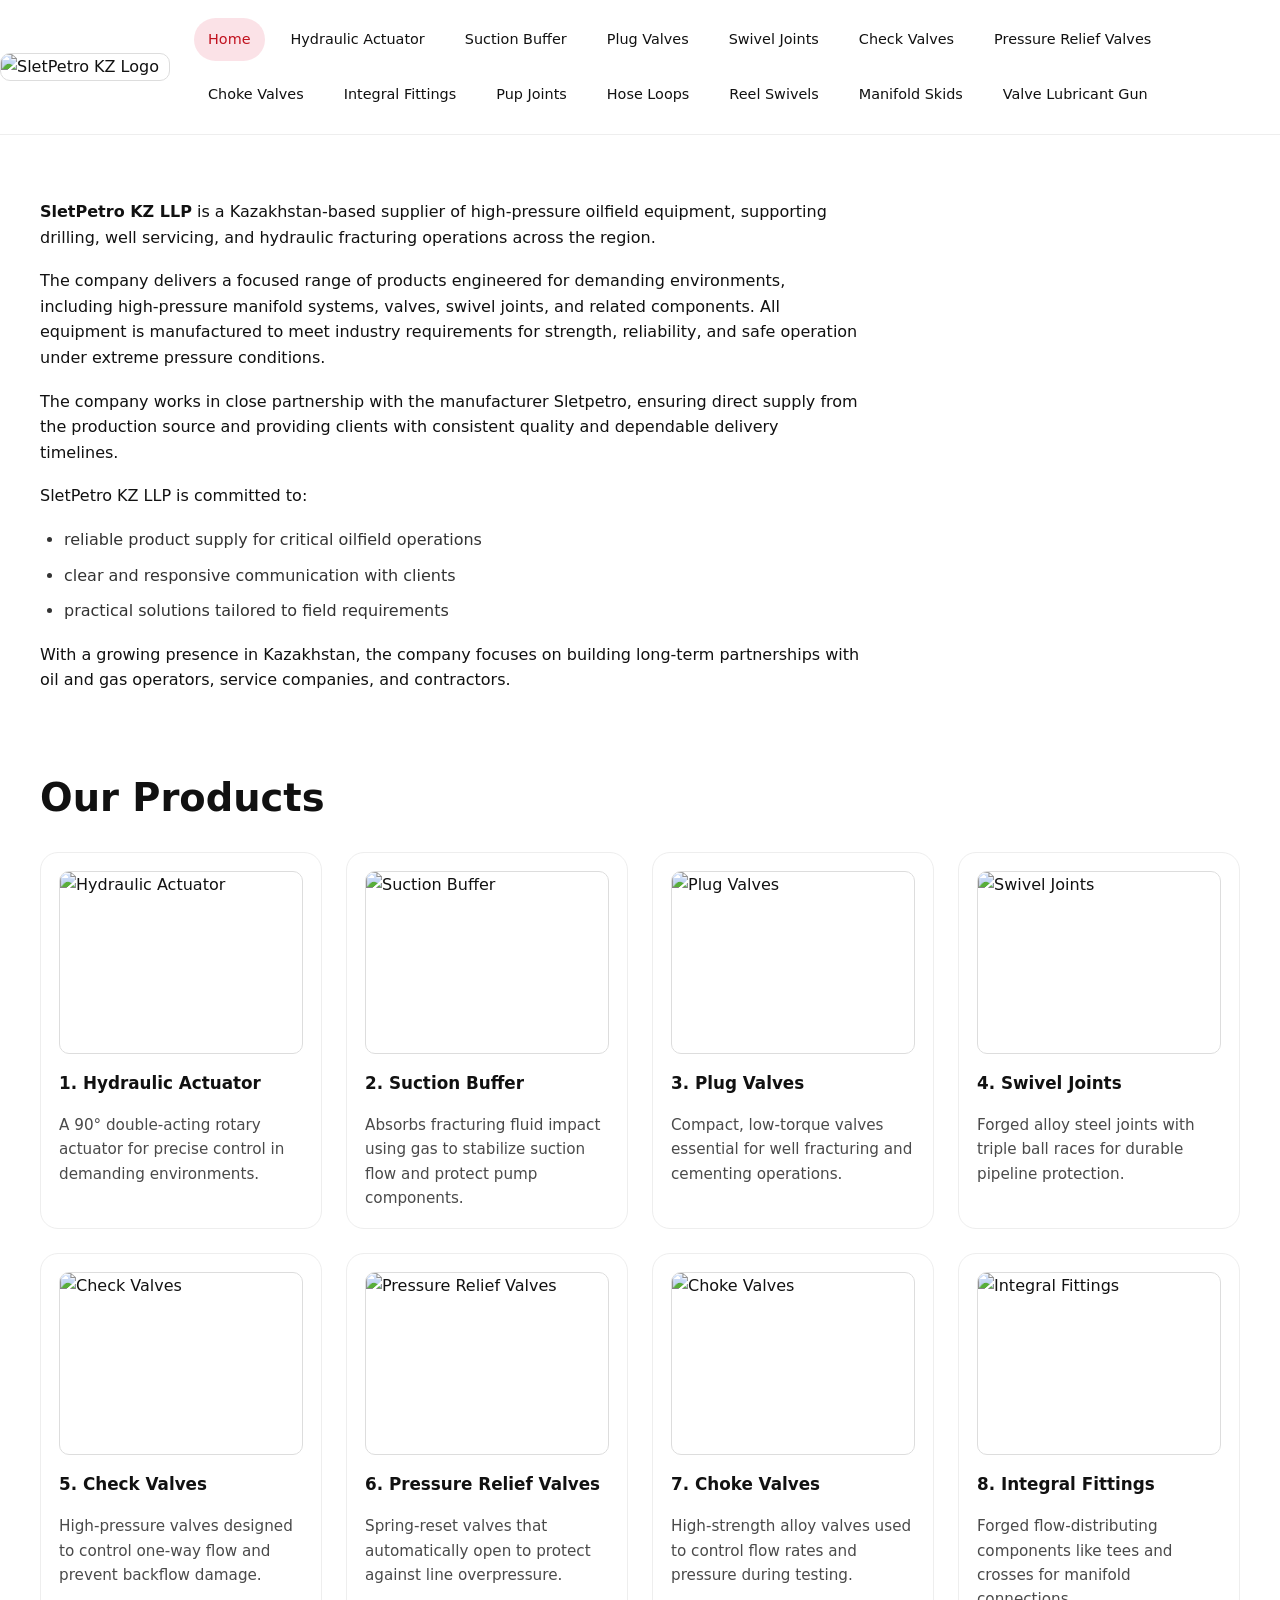
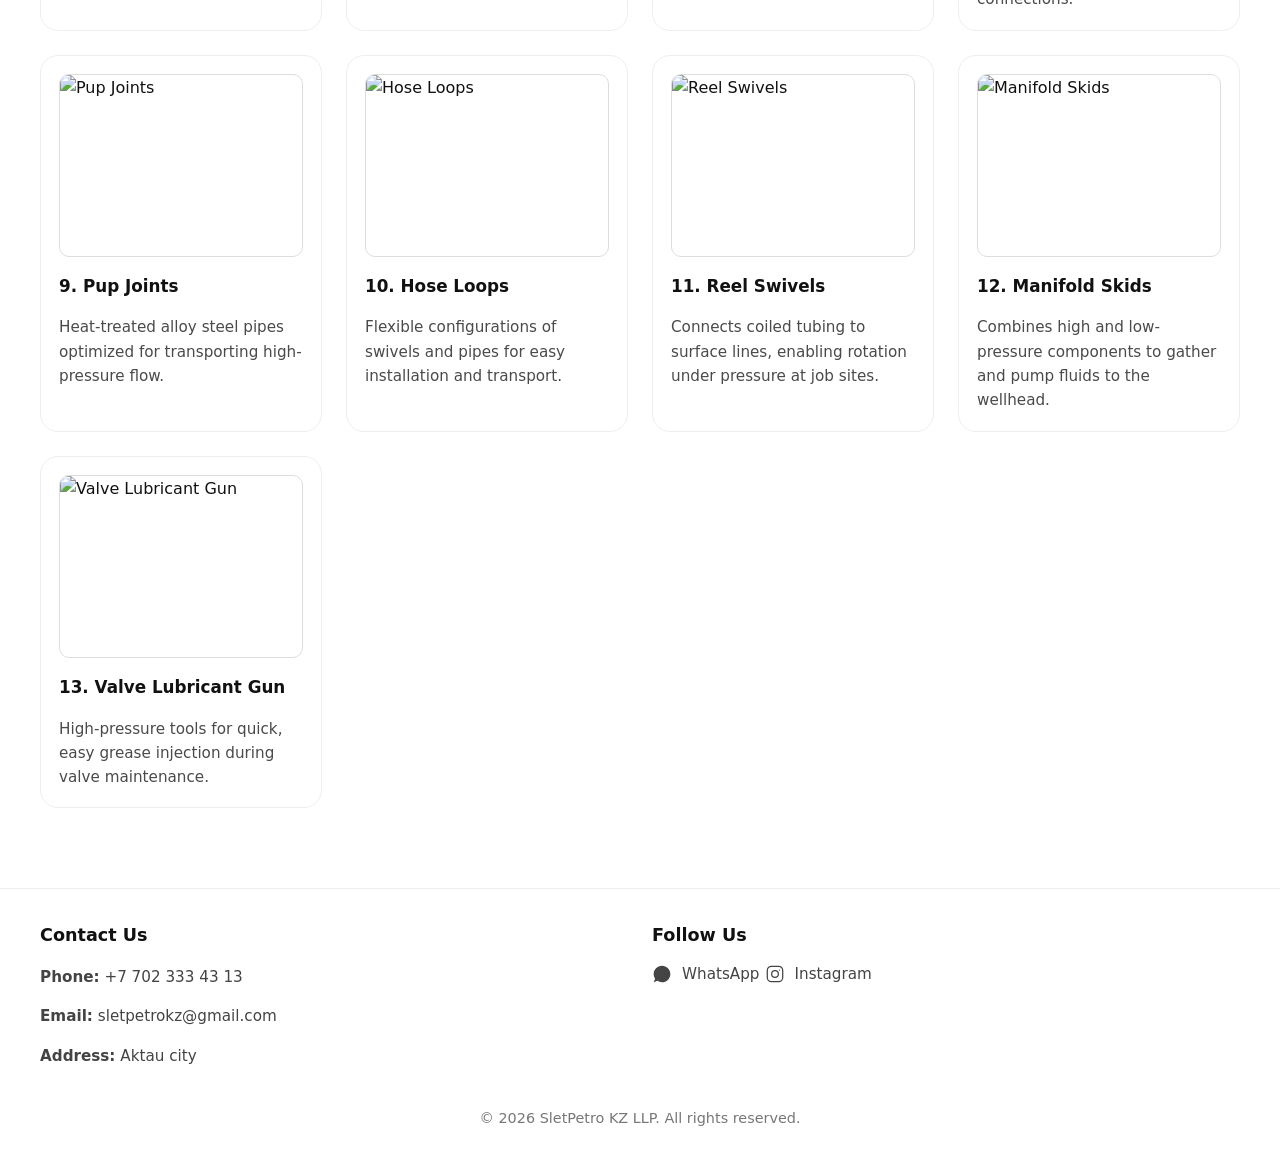
==== index.html @ c44eb73c "Add files via upload" ====
<!DOCTYPE html>
<html lang="en">
<head>
    <meta charset="UTF-8">
    <meta name="viewport" content="width=device-width, initial-scale=1.0">
    <title>SletPetro KZ</title>
    <link rel="stylesheet" href="style/style.css">
</head>

<body>
    <header class="header">
        <div class="header__container">
            <div class="header__logo">
                <img src="images/style images/sletpetro-logo.png" alt="SletPetro KZ Logo" class="logo__img">
            </div>
            <nav class="header__nav">
                <ul class="nav__list">
                    <li class="nav__item">
                        <a href="index.html" class="nav__link nav__link--active">Home</a>
                    </li>
                    <li class="nav__item">
                        <a href="products/1-hydraulic-actuator.html" class="nav__link">Hydraulic Actuator</a>
                    </li>
                    <li class="nav__item">
                        <a href="products/2-suction-buffer.html" class="nav__link">Suction Buffer</a>
                    </li>
                    <li class="nav__item">
                        <a href="products/3-plug-valves.html" class="nav__link">Plug Valves</a>
                    </li>
                    <li class="nav__item">
                        <a href="products/4-swivel-joints.html" class="nav__link">Swivel Joints</a>
                    </li>
                    <li class="nav__item">
                        <a href="products/5-check-valves.html" class="nav__link">Check Valves</a>
                    </li>
                    <li class="nav__item">
                        <a href="products/6-pressure-relief-valves.html" class="nav__link">Pressure Relief Valves</a>
                    </li>
                    <li class="nav__item">
                        <a href="products/7-choke-valves.html" class="nav__link">Choke Valves</a>
                    </li>
                    <li class="nav__item">
                        <a href="products/8-integral-fittings.html" class="nav__link">Integral Fittings</a>
                    </li>
                    <li class="nav__item">
                        <a href="products/9-pup-joints.html" class="nav__link">Pup Joints</a>
                    </li>
                    <li class="nav__item">
                        <a href="products/10-hose-loops.html" class="nav__link">Hose Loops</a>
                    </li>
                    <li class="nav__item">
                        <a href="products/11-reel-swivels.html" class="nav__link">Reel Swivels</a>
                    </li>
                    <li class="nav__item">
                        <a href="products/12-manifold-skids.html" class="nav__link">Manifold Skids</a>
                    </li>
                    <li class="nav__item">
                        <a href="products/13-valve-lubricant-gun.html" class="nav__link">Valve Lubricant Gun</a>
                    </li>
                </ul>
            </nav>
        </div>
    </header>

    <main class="main">
        <section class="hero">
            <div class="container">
                <p class="hero__text"><strong>SletPetro KZ LLP</strong> is a Kazakhstan-based supplier of high-pressure oilfield equipment, supporting drilling, well servicing, and hydraulic fracturing operations across the region.</p>

                <p class="hero__text">The company delivers a focused range of products engineered for demanding environments, including high-pressure manifold systems, valves, swivel joints, and related components. All equipment is manufactured to meet industry requirements for strength, reliability, and safe operation under extreme pressure conditions.</p>

                <p class="hero__text">The company works in close partnership with the manufacturer Sletpetro, ensuring direct supply from the production source and providing clients with consistent quality and dependable delivery timelines.</p>

                <p class="hero__text">SletPetro KZ LLP is committed to:</p>
                <ul class="hero__list">
                    <li class="hero__list-item">reliable product supply for critical oilfield operations</li>
                    <li class="hero__list-item">clear and responsive communication with clients</li>
                    <li class="hero__list-item">practical solutions tailored to field requirements</li>
                </ul>

                <p class="hero__text">With a growing presence in Kazakhstan, the company focuses on building long-term partnerships with oil and gas operators, service companies, and contractors.</p>
            </div>
        </section>

        <section class="products">
            <div class="container">
                <h1 class="products__title">Our Products</h1>
                <div class="products__grid">
                    <div class="product-card">
                        <a href="products/1-hydraulic-actuator.html" class="product-card__link">
                            <img src="images/products/Hydraulic Actuator.png" alt="Hydraulic Actuator" class="product-card__image">
                            <h2 class="product-card__title">1. Hydraulic Actuator</h2>
                            <p class="product-card__description">A 90° double-acting rotary actuator for precise control in demanding environments.</p>
                        </a>
                    </div>

                    <div class="product-card">
                        <a href="products/2-suction-buffer.html" class="product-card__link">
                            <img src="images/products/Suction Buffer.jpg" alt="Suction Buffer" class="product-card__image">
                            <h2 class="product-card__title">2. Suction Buffer</h2>
                            <p class="product-card__description">Absorbs fracturing fluid impact using gas to stabilize suction flow and protect pump components.</p>
                        </a>
                    </div>

                    <div class="product-card">
                        <a href="products/3-plug-valves.html" class="product-card__link">
                            <img src="images/products/Plug Valves.jpg" alt="Plug Valves" class="product-card__image">
                            <h2 class="product-card__title">3. Plug Valves</h2>
                            <p class="product-card__description">Compact, low-torque valves essential for well fracturing and cementing operations.</p>
                        </a>
                    </div>

                    <div class="product-card">
                        <a href="products/4-swivel-joints.html" class="product-card__link">
                            <img src="images/products/Swivel Joints.jpg" alt="Swivel Joints" class="product-card__image">
                            <h2 class="product-card__title">4. Swivel Joints</h2>
                            <p class="product-card__description">Forged alloy steel joints with triple ball races for durable pipeline protection.</p>
                        </a>
                    </div>

                    <div class="product-card">
                        <a href="products/5-check-valves.html" class="product-card__link">
                            <img src="images/products/Check Valves.jpg" alt="Check Valves" class="product-card__image">
                            <h2 class="product-card__title">5. Check Valves</h2>
                            <p class="product-card__description">High-pressure valves designed to control one-way flow and prevent backflow damage.</p>
                        </a>
                    </div>

                    <div class="product-card">
                        <a href="products/6-pressure-relief-valves.html" class="product-card__link">
                            <img src="images/products/Pressure Relief Valves.jpg" alt="Pressure Relief Valves" class="product-card__image">
                            <h2 class="product-card__title">6. Pressure Relief Valves</h2>
                            <p class="product-card__description">Spring-reset valves that automatically open to protect against line overpressure.</p>
                        </a>
                    </div>

                    <div class="product-card">
                        <a href="products/7-choke-valves.html" class="product-card__link">
                            <img src="images/products/Choke Valves.jpg" alt="Choke Valves" class="product-card__image">
                            <h2 class="product-card__title">7. Choke Valves</h2>
                            <p class="product-card__description">High-strength alloy valves used to control flow rates and pressure during testing.</p>
                        </a>
                    </div>

                    <div class="product-card">
                        <a href="products/8-integral-fittings.html" class="product-card__link">
                            <img src="images/products/Integral Fittings.jpg" alt="Integral Fittings" class="product-card__image">
                            <h2 class="product-card__title">8. Integral Fittings</h2>
                            <p class="product-card__description">Forged flow-distributing components like tees and crosses for manifold connections.</p>
                        </a>
                    </div>

                    <div class="product-card">
                        <a href="products/9-pup-joints.html" class="product-card__link">
                            <img src="images/products/Pup Joints.jpg" alt="Pup Joints" class="product-card__image">
                            <h2 class="product-card__title">9. Pup Joints</h2>
                            <p class="product-card__description">Heat-treated alloy steel pipes optimized for transporting high-pressure flow.</p>
                        </a>
                    </div>

                    <div class="product-card">
                        <a href="products/10-hose-loops.html" class="product-card__link">
                            <img src="images/products/Hose Loops.png" alt="Hose Loops" class="product-card__image">
                            <h2 class="product-card__title">10. Hose Loops</h2>
                            <p class="product-card__description">Flexible configurations of swivels and pipes for easy installation and transport.</p>
                        </a>
                    </div>

                    <div class="product-card">
                        <a href="products/11-reel-swivels.html" class="product-card__link">
                            <img src="images/products/Reel Swivels.jpg" alt="Reel Swivels" class="product-card__image">
                            <h2 class="product-card__title">11. Reel Swivels</h2>
                            <p class="product-card__description">Connects coiled tubing to surface lines, enabling rotation under pressure at job sites.</p>
                        </a>
                    </div>

                    <div class="product-card">
                        <a href="products/12-manifold-skids.html" class="product-card__link">
                            <img src="images/products/Manifold Skids.jpg" alt="Manifold Skids" class="product-card__image">
                            <h2 class="product-card__title">12. Manifold Skids</h2>
                            <p class="product-card__description">Combines high and low-pressure components to gather and pump fluids to the wellhead.</p>
                        </a>
                    </div>

                    <div class="product-card">
                        <a href="products/13-valve-lubricant-gun.html" class="product-card__link">
                            <img src="images/products/Valve Lubricant Guns.jpg" alt="Valve Lubricant Gun" class="product-card__image">
                            <h2 class="product-card__title">13. Valve Lubricant Gun</h2>
                            <p class="product-card__description">High-pressure tools for quick, easy grease injection during valve maintenance.</p>
                        </a>
                    </div>
                </div>
            </div>
        </section>
    </main>

    <footer class="footer">
        <div class="container footer__container">
            <div class="footer__contacts">
                <h3 class="footer__title">Contact Us</h3>
                <p class="footer__text"><strong>Phone:</strong> +7 702 333 43 13</p>
                <p class="footer__text"><strong>Email:</strong> sletpetrokz@gmail.com</p>
                <p class="footer__text"><strong>Address:</strong> Aktau city</p>
            </div>
            <div class="footer__socials">
                <h3 class="footer__title">Follow Us</h3>
                <a href="https://wa.me/77023334313" class="footer__social-link">
                    <span class="footer__social-icon" aria-hidden="true">
                        <svg viewBox="0 0 24 24" xmlns="http://www.w3.org/2000/svg">
                            <path d="M17.472 14.382c-.297-.149-1.758-.867-2.03-.967-.273-.099-.472-.149-.672.15-.198.297-.768.966-.94 1.164-.173.198-.347.223-.644.075-.297-.149-1.255-.462-2.39-1.475-.883-.788-1.48-1.761-1.653-2.059-.173-.297-.018-.458.13-.607.134-.132.298-.347.447-.52.149-.173.198-.297.298-.495.099-.198.05-.372-.025-.521-.075-.149-.672-1.612-.921-2.207-.242-.579-.487-.5-.672-.51l-.573-.01c-.198 0-.52.074-.792.372s-1.04 1.016-1.04 2.479 1.065 2.876 1.213 3.074c.149.198 2.095 3.2 5.076 4.487.71.306 1.263.489 1.694.626.712.226 1.36.194 1.872.118.571-.085 1.758-.719 2.006-1.413.248-.694.248-1.288.173-1.413-.074-.124-.272-.198-.57-.347z"/>
                            <path d="M12.004 2.002C6.482 2.002 2 6.484 2 12.006c0 2.102.65 4.041 1.764 5.645L2 22l4.546-1.757A9.998 9.998 0 0 0 12.004 22c5.522 0 10.004-4.482 10.004-9.994C22.008 6.484 17.526 2.002 12.004 2.002z"/>
                        </svg>
                    </span>
                    WhatsApp
                </a>
                <a href="https://instagram.com/sletpetrokz" class="footer__social-link">
                    <span class="footer__social-icon" aria-hidden="true">
                        <svg viewBox="0 0 24 24" xmlns="http://www.w3.org/2000/svg">
                            <path d="M7.75 2h8.5A5.75 5.75 0 0 1 22 7.75v8.5A5.75 5.75 0 0 1 16.25 22h-8.5A5.75 5.75 0 0 1 2 16.25v-8.5A5.75 5.75 0 0 1 7.75 2zm0 1.5A4.25 4.25 0 0 0 3.5 7.75v8.5A4.25 4.25 0 0 0 7.75 20.5h8.5a4.25 4.25 0 0 0 4.25-4.25v-8.5A4.25 4.25 0 0 0 16.25 3.5h-8.5z"/>
                            <path d="M12 7.25a4.75 4.75 0 1 1 0 9.5 4.75 4.75 0 0 1 0-9.5zm0 1.5a3.25 3.25 0 1 0 0 6.5 3.25 3.25 0 0 0 0-6.5zM17.5 6.5a.75.75 0 1 1 0 1.5.75.75 0 0 1 0-1.5z"/>
                        </svg>
                    </span>
                    Instagram
                </a>
            </div>
        </div>
        <div class="footer__bottom">
            <p class="footer__copyright">&copy; 2026 SletPetro KZ LLP. All rights reserved.</p>
        </div>
    </footer>
</body>
</html>
---- style/style.css ----
*,
*::before,
*::after {
    box-sizing: border-box;
}

html {
    scroll-behavior: smooth;
}

body {
    margin: 0;
    font-family: Inter, system-ui, -apple-system, BlinkMacSystemFont, "Segoe UI", sans-serif;
    background: #fff;
    color: #111;
    line-height: 1.6;
}

img {
    display: block;
    max-width: 100%;
    border: 1px solid #ddd;
    border-radius: 10px;
    object-fit: cover;
}

a {
    color: inherit;
    text-decoration: none;
}

.container {
    width: min(1200px, calc(100% - 32px));
    margin: 0 auto;
}

.header {
    border-bottom: 1px solid #eee;
    background: #fff;
    position: sticky;
    top: 0;
    z-index: 10;
}

.header__container {
    display: flex;
    align-items: center;
    justify-content: space-between;
    gap: 24px;
    padding: 12px 0;
    flex-wrap: wrap;
}

.header__logo {
    display: flex;
    align-items: center;
    flex-shrink: 0;
}

.logo__img {
    width: 340px;
    height: auto;
}

.header__nav {
    overflow-x: auto;
    flex: 1;
    min-width: 0;
}

.nav__list {
    display: flex;
    flex-wrap: wrap;
    gap: 8px;
    align-items: center;
    margin: 0;
    padding: 0;
    list-style: none;
}

.nav__item {
}

.nav__link {
    display: inline-flex;
    align-items: center;
    padding: 8px 12px;
    border-radius: 999px;
    color: #111;
    transition: background 0.2s ease, color 0.2s ease;
    font-size: 0.9rem;
}

.nav__link:hover,
.nav__link--active {
    background: rgba(220, 20, 60, 0.12);
    color: #c1121f;
}

.main {
    padding: 40px 0 80px;
}

.hero {
    padding: 24px 0;
}

.hero__text {
    max-width: 820px;
    margin: 0 0 18px;
}

.hero__list {
    margin: 0 0 18px 24px;
    padding: 0;
    color: #333;
}

.hero__list-item {
    margin-bottom: 10px;
}

.products__title {
    font-size: clamp(2rem, 3vw, 2.6rem);
    margin-bottom: 24px;
}

.products__grid {
    display: grid;
    gap: 24px;
    grid-template-columns: repeat(auto-fit, minmax(240px, 1fr));
}

.product-card {
    background: #fff;
    border: 1px solid #eee;
    border-radius: 18px;
    overflow: hidden;
    transition: transform 0.25s ease, box-shadow 0.25s ease, border-color 0.25s ease;
}

.product-card:hover {
    transform: translateY(-4px);
    box-shadow: 0 20px 40px rgba(0, 0, 0, 0.08);
    border-color: rgba(193, 18, 31, 0.25);
}

.product-card__link {
    display: grid;
    gap: 16px;
    padding: 18px;
}

.product-card__image {
    width: 100%;
    aspect-ratio: 4 / 3;
    object-fit: cover;
}

.product-card__title {
    margin: 0;
    font-size: 1.05rem;
    color: #111;
}

.product-card__description {
    margin: 0;
    color: #4a4a4a;
    font-size: 0.95rem;
}

.product-overview,
.product-features {
    padding: 34px 0;
}

.product-gallery {
    display: grid;
    grid-template-columns: repeat(auto-fit, minmax(180px, 1fr));
    gap: 16px;
    margin-bottom: 28px;
    overflow: hidden;
}

.product-gallery__img {
    width: 100%;
    aspect-ratio: 4 / 3;
}

.product-title {
    margin-top: 0;
    font-size: clamp(2rem, 3vw, 2.4rem);
    color: #111;
}

.product-pdf__link {
    display: inline-block;
    margin: 16px 0;
    padding: 10px 18px;
    border: 1px solid #c1121f;
    border-radius: 999px;
    color: #c1121f;
    font-weight: 600;
}

.product-intro-title,
.product-features__title {
    margin-top: 32px;
    margin-bottom: 18px;
    font-size: 1.6rem;
    color: #111;
}

.product-intro {
    margin-bottom: 28px;
}

.product-intro__subtitle,
.product-feature__subtitle {
    margin: 0 0 10px;
    font-size: 1.1rem;
    color: #111;
}

.product-intro__text,
.product-feature__text {
    margin: 0 0 12px;
    color: #444;
}

.product-feature {
    margin-bottom: 32px;
}

.product-feature__list {
    margin: 0 0 18px 20px;
    padding: 0;
    color: #444;
}

.product-feature__item {
    margin-bottom: 10px;
}

.product-feature__img {
    width: 100%;
    max-width: 640px;
    aspect-ratio: 4 / 3;
    margin-top: 16px;
}

.footer {
    border-top: 1px solid #eee;
    padding: 32px 0 20px;
    background: #fff;
    color: #333;
}

.footer__container {
    display: grid;
    grid-template-columns: repeat(auto-fit, minmax(240px, 1fr));
    gap: 24px;
}

.footer__title {
    margin: 0 0 12px;
    font-size: 1.1rem;
    color: #111;
}

.footer__text,
.footer__social-link {
    font-size: 0.95rem;
    color: #444;
}

.footer__social-link {
    display: inline-block;
    margin-bottom: 8px;
}

.footer__bottom {
    margin-top: 24px;
    text-align: center;
    color: #777;
    font-size: 0.9rem;
}

@media (max-width: 720px) {
    .header__container {
        flex-direction: column;
        align-items: flex-start;
    }

    .nav__list {
        gap: 10px;
    }
}
```/* filepath: c:\Users\Ринат\Desktop\sletpetro.kz\style\style.css */
*,
*::before,
*::after {
    box-sizing: border-box;
}

html {
    scroll-behavior: smooth;
}

body {
    margin: 0;
    font-family: Inter, system-ui, -apple-system, BlinkMacSystemFont, "Segoe UI", sans-serif;
    background: #fff;
    color: #111;
    line-height: 1.6;
}

img {
    display: block;
    max-width: 100%;
    border: 1px solid #ddd;
    border-radius: 10px;
    object-fit: cover;
}

a {
    color: inherit;
    text-decoration: none;
}

.container {
    width: min(1200px, calc(100% - 32px));
    margin: 0 auto;
}

.header {
    border-bottom: 1px solid #eee;
    background: #fff;
    position: sticky;
    top: 0;
    z-index: 10;
}

.header__container {
    display: flex;
    align-items: center;
    justify-content: space-between;
    gap: 24px;
    padding: 18px 0;
}

.header__logo {
    display: flex;
    align-items: center;
}

.logo__img {
    width: 170px;
    height: auto;
}

.header__nav {
    overflow-x: auto;
}

.nav__list {
    display: flex;
    flex-wrap: wrap;
    gap: 12px;
    align-items: center;
    margin: 0;
    padding: 0;
    list-style: none;
}

.nav__item {
}

.nav__link {
    display: inline-flex;
    align-items: center;
    padding: 10px 14px;
    border-radius: 999px;
    color: #111;
    transition: background 0.2s ease, color 0.2s ease;
}

.nav__link:hover,
.nav__link--active {
    background: rgba(220, 20, 60, 0.12);
    color: #c1121f;
}

.main {
    padding: 40px 0 80px;
}

.hero {
    padding: 24px 0;
}

.hero__text {
    max-width: 820px;
    margin: 0 0 18px;
}

.hero__list {
    margin: 0 0 18px 24px;
    padding: 0;
    color: #333;
}

.hero__list-item {
    margin-bottom: 10px;
}

.products__title {
    font-size: clamp(2rem, 3vw, 2.6rem);
    margin-bottom: 24px;
}

.products__grid {
    display: grid;
    gap: 24px;
    grid-template-columns: repeat(auto-fit, minmax(240px, 1fr));
}

.product-card {
    background: #fff;
    border: 1px solid #eee;
    border-radius: 18px;
    overflow: hidden;
    transition: transform 0.25s ease, box-shadow 0.25s ease, border-color 0.25s ease;
}

.product-card:hover {
    transform: translateY(-4px);
    box-shadow: 0 20px 40px rgba(0, 0, 0, 0.08);
    border-color: rgba(193, 18, 31, 0.25);
}

.product-card__link {
    display: grid;
    gap: 16px;
    padding: 18px;
}

.product-card__image {
    width: 100%;
    aspect-ratio: 4 / 3;
    object-fit: cover;
}

.product-card__title {
    margin: 0;
    font-size: 1.05rem;
    color: #111;
}

.product-card__description {
    margin: 0;
    color: #4a4a4a;
    font-size: 0.95rem;
}

.product-overview,
.product-features {
    padding: 34px 0;
}

.product-gallery {
    display: grid;
    grid-template-columns: repeat(auto-fit, minmax(180px, 1fr));
    gap: 16px;
    margin-bottom: 28px;
    overflow: hidden;
}

.product-gallery__img {
    width: 100%;
    aspect-ratio: 4 / 3;
}

.product-title {
    margin-top: 0;
    font-size: clamp(2rem, 3vw, 2.4rem);
    color: #111;
}

.product-pdf__link {
    display: inline-block;
    margin: 16px 0;
    padding: 10px 18px;
    border: 1px solid #c1121f;
    border-radius: 999px;
    color: #c1121f;
    font-weight: 600;
}

.product-intro-title,
.product-features__title {
    margin-top: 32px;
    margin-bottom: 18px;
    font-size: 1.6rem;
    color: #111;
}

.product-intro {
    margin-bottom: 28px;
}

.product-intro__subtitle,
.product-feature__subtitle {
    margin: 0 0 10px;
    font-size: 1.1rem;
    color: #111;
}

.product-intro__text,
.product-feature__text {
    margin: 0 0 12px;
    color: #444;
}

.product-feature {
    margin-bottom: 32px;
}

.product-feature__list {
    margin: 0 0 18px 20px;
    padding: 0;
    color: #444;
}

.product-feature__item {
    margin-bottom: 10px;
}


.product-feature__img {
    width: 100%;
    max-width: 640px;
    aspect-ratio: 4 / 3;
    margin-top: 16px;
}


.footer {
    border-top: 1px solid #eee;
    padding: 32px 0 20px;
    background: #fff;
    color: #333;
}

.footer__container {
    display: grid;
    grid-template-columns: repeat(auto-fit, minmax(240px, 1fr));
    gap: 24px;
}

.footer__title {
    margin: 0 0 12px;
    font-size: 1.1rem;
    color: #111;
}

.footer__text,
.footer__social-link {
    font-size: 0.95rem;
    color: #444;
}

.footer__social-link {
    display: inline-flex;
    align-items: center;
    gap: 10px;
    margin-bottom: 8px;
    font-size: 0.95rem;
    color: #444;
    transition: color 0.2s ease;
}

.footer__social-link:hover {
    color: #c1121f;
}

.footer__social-icon {
    width: 20px;
    height: 20px;
    display: inline-flex;
    align-items: center;
    justify-content: center;
}

.footer__social-icon svg {
    width: 100%;
    height: 100%;
    fill: currentColor;
}

.footer__bottom {
    margin-top: 24px;
    text-align: center;
    color: #777;
    font-size: 0.9rem;
}



@media (max-width: 720px) {
    .header__container {
        flex-direction: column;
        align-items: flex-start;
    }

    .nav__list {
        gap: 10px;
    }
}

/* ...existing code... */
.whatsapp-section {
    padding: 40px 0;
    text-align: center;
}

.whatsapp-button {
    display: inline-block;
    padding: 14px 28px;
    background: #c1121f;
    color: #fff;
    border-radius: 999px;
    font-weight: 600;
    font-size: 1rem;
    transition: background 0.2s ease, transform 0.2s ease;
}

.whatsapp-button:hover {
    background: #a0101a;
    transform: translateY(-2px);
}
/* ...existing code... */
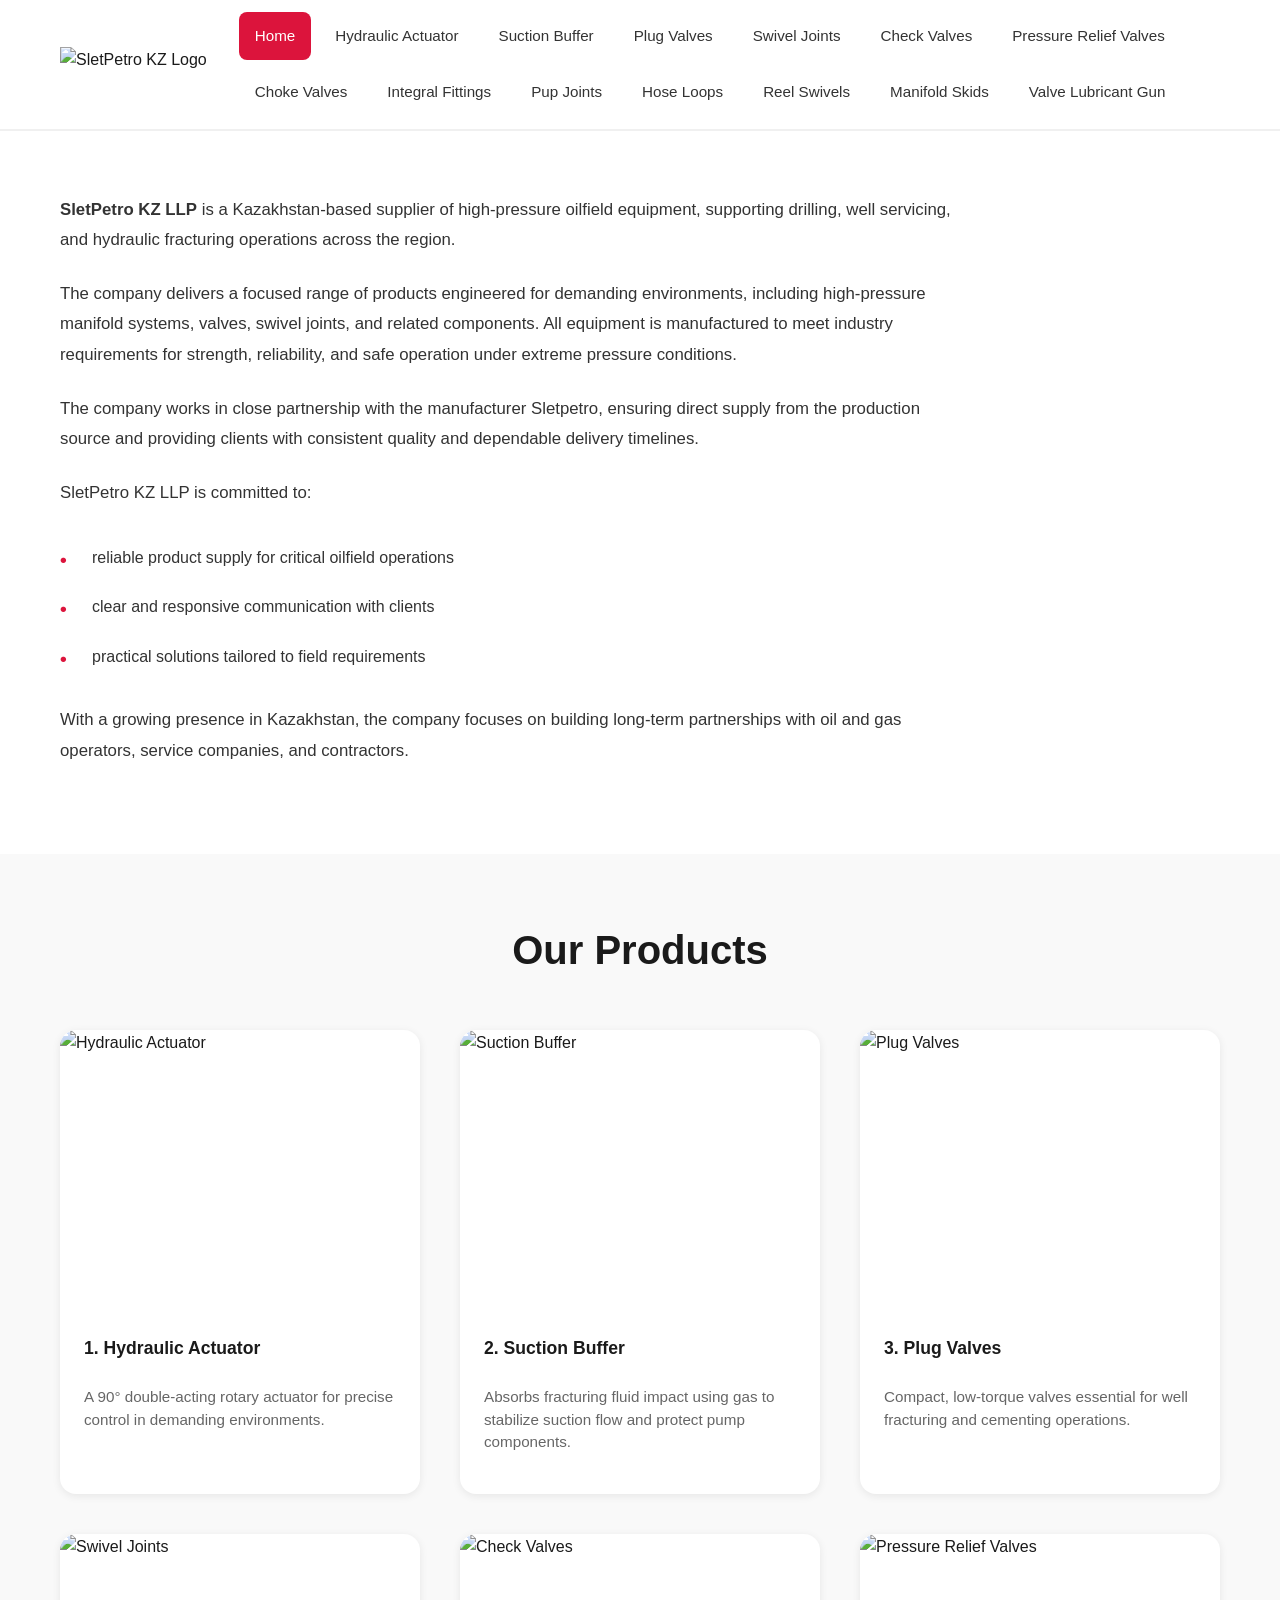
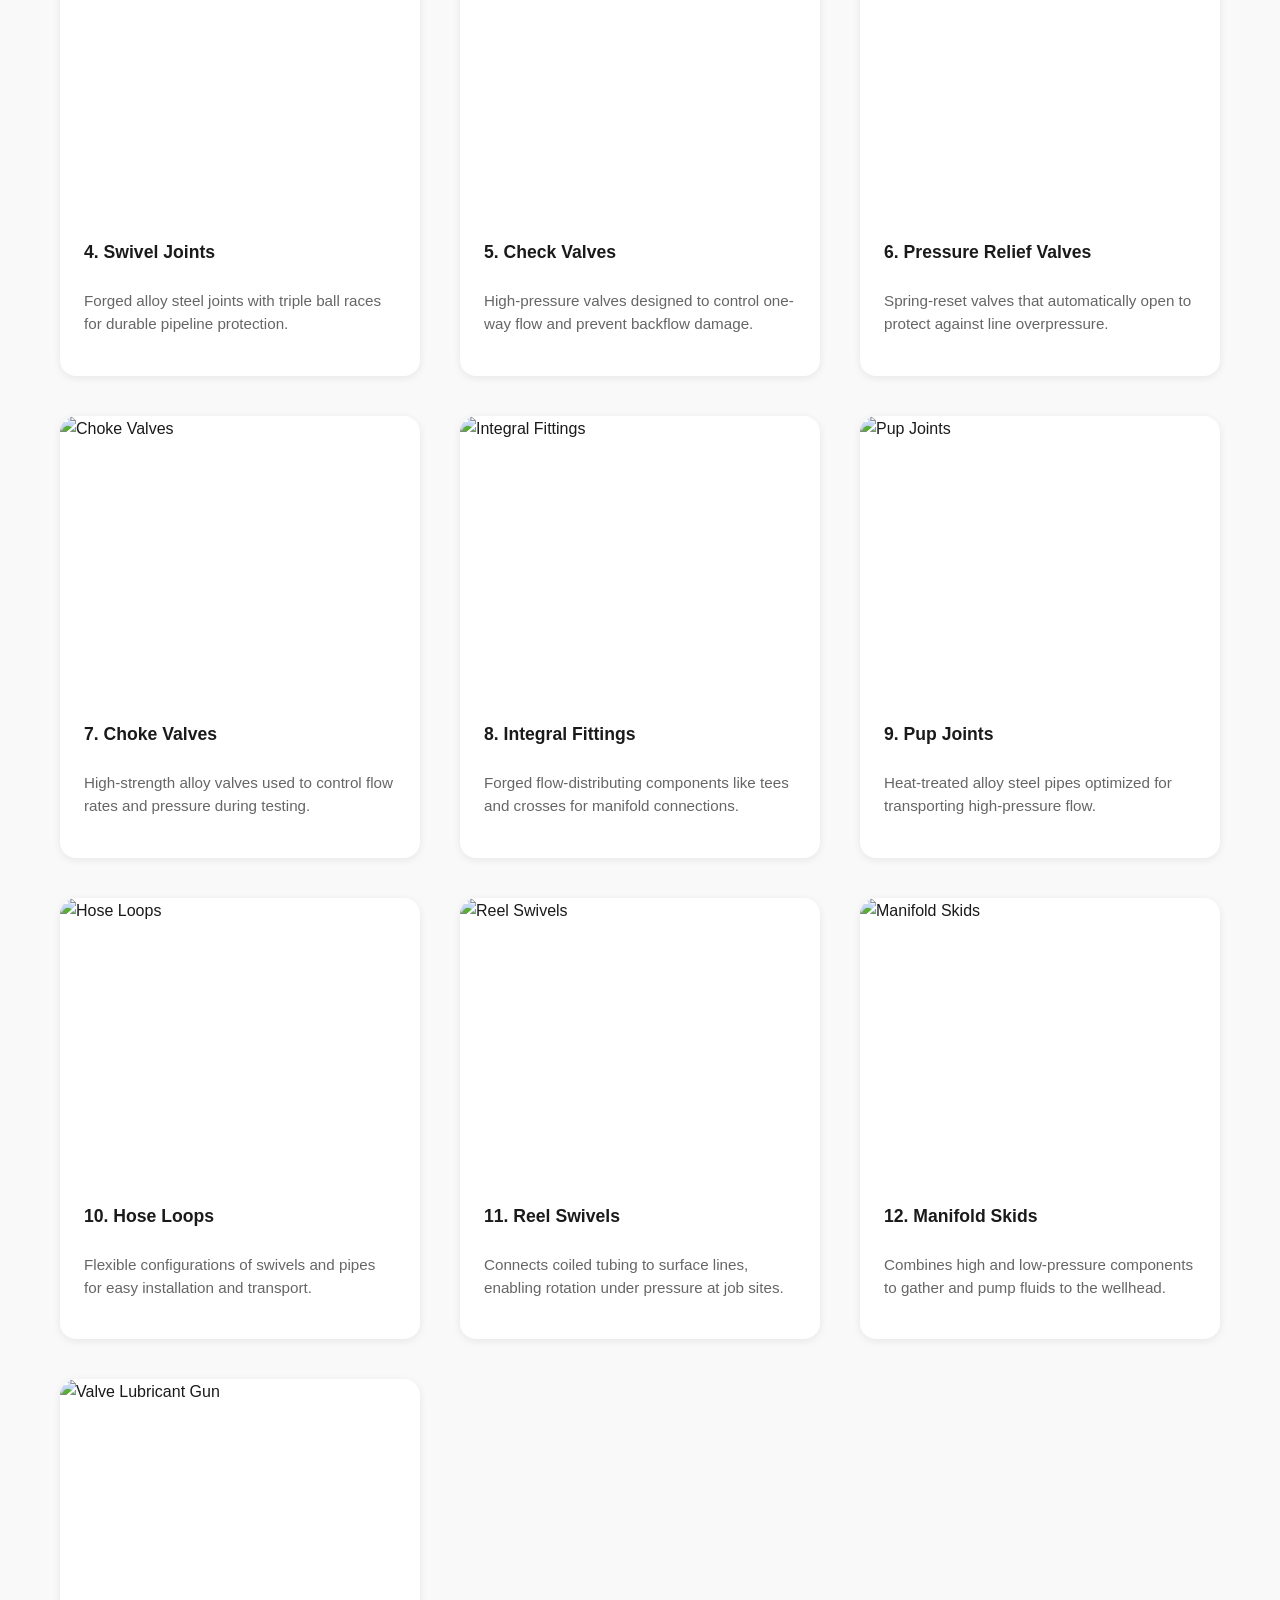
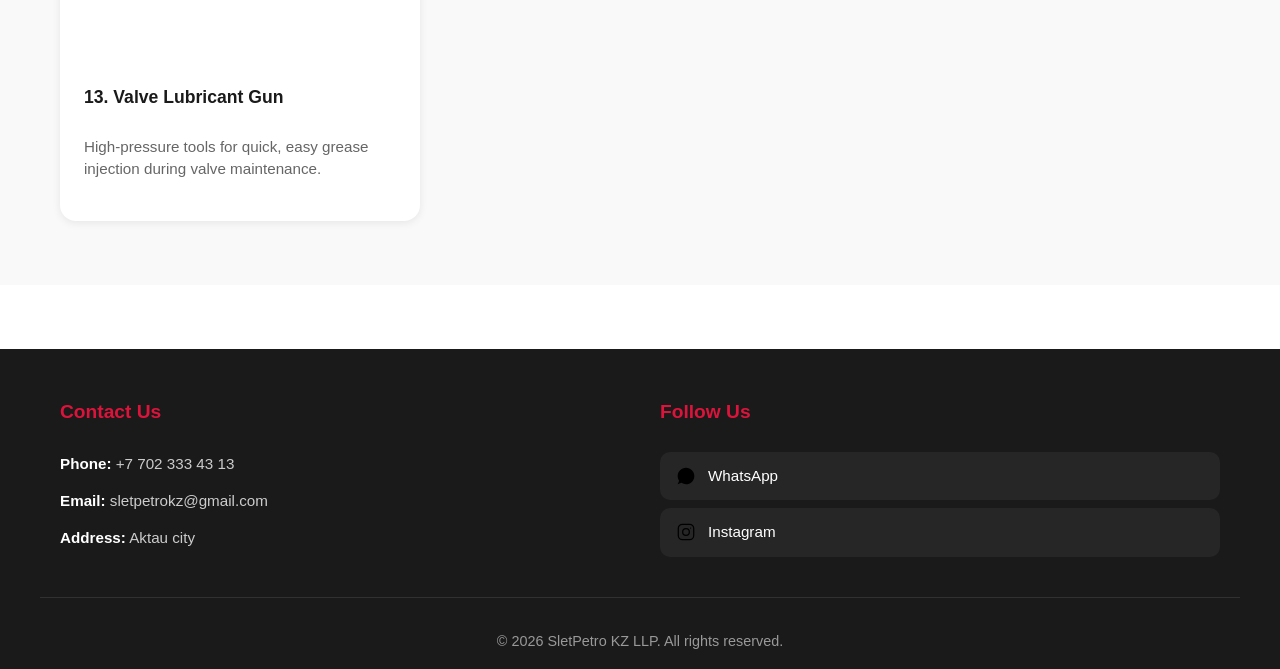
==== commit 4337e6be: "Add files via upload" ====
--- a/index.html
+++ b/index.html
@@ -96,7 +96,7 @@
 
                     <div class="product-card">
                         <a href="products/2-suction-buffer.html" class="product-card__link">
-                            <img src="images/products/Suction Buffer.jpg" alt="Suction Buffer" class="product-card__image">
+                            <img src="images/products/Suction Buffer.png" alt="Suction Buffer" class="product-card__image">
                             <h2 class="product-card__title">2. Suction Buffer</h2>
                             <p class="product-card__description">Absorbs fracturing fluid impact using gas to stabilize suction flow and protect pump components.</p>
                         </a>
@@ -104,7 +104,7 @@
 
                     <div class="product-card">
                         <a href="products/3-plug-valves.html" class="product-card__link">
-                            <img src="images/products/Plug Valves.jpg" alt="Plug Valves" class="product-card__image">
+                            <img src="images/products/Plug Valves.png" alt="Plug Valves" class="product-card__image">
                             <h2 class="product-card__title">3. Plug Valves</h2>
                             <p class="product-card__description">Compact, low-torque valves essential for well fracturing and cementing operations.</p>
                         </a>
@@ -112,7 +112,7 @@
 
                     <div class="product-card">
                         <a href="products/4-swivel-joints.html" class="product-card__link">
-                            <img src="images/products/Swivel Joints.jpg" alt="Swivel Joints" class="product-card__image">
+                            <img src="images/products/Swivel Joints.png" alt="Swivel Joints" class="product-card__image">
                             <h2 class="product-card__title">4. Swivel Joints</h2>
                             <p class="product-card__description">Forged alloy steel joints with triple ball races for durable pipeline protection.</p>
                         </a>
@@ -120,7 +120,7 @@
 
                     <div class="product-card">
                         <a href="products/5-check-valves.html" class="product-card__link">
-                            <img src="images/products/Check Valves.jpg" alt="Check Valves" class="product-card__image">
+                            <img src="images/products/Check Valves.png" alt="Check Valves" class="product-card__image">
                             <h2 class="product-card__title">5. Check Valves</h2>
                             <p class="product-card__description">High-pressure valves designed to control one-way flow and prevent backflow damage.</p>
                         </a>
@@ -128,7 +128,7 @@
 
                     <div class="product-card">
                         <a href="products/6-pressure-relief-valves.html" class="product-card__link">
-                            <img src="images/products/Pressure Relief Valves.jpg" alt="Pressure Relief Valves" class="product-card__image">
+                            <img src="images/products/Pressure Relief Valves.png" alt="Pressure Relief Valves" class="product-card__image">
                             <h2 class="product-card__title">6. Pressure Relief Valves</h2>
                             <p class="product-card__description">Spring-reset valves that automatically open to protect against line overpressure.</p>
                         </a>
@@ -136,7 +136,7 @@
 
                     <div class="product-card">
                         <a href="products/7-choke-valves.html" class="product-card__link">
-                            <img src="images/products/Choke Valves.jpg" alt="Choke Valves" class="product-card__image">
+                            <img src="images/products/Choke Valves.png" alt="Choke Valves" class="product-card__image">
                             <h2 class="product-card__title">7. Choke Valves</h2>
                             <p class="product-card__description">High-strength alloy valves used to control flow rates and pressure during testing.</p>
                         </a>
@@ -144,7 +144,7 @@
 
                     <div class="product-card">
                         <a href="products/8-integral-fittings.html" class="product-card__link">
-                            <img src="images/products/Integral Fittings.jpg" alt="Integral Fittings" class="product-card__image">
+                            <img src="images/products/Integral Fittings.png" alt="Integral Fittings" class="product-card__image">
                             <h2 class="product-card__title">8. Integral Fittings</h2>
                             <p class="product-card__description">Forged flow-distributing components like tees and crosses for manifold connections.</p>
                         </a>
@@ -152,7 +152,7 @@
 
                     <div class="product-card">
                         <a href="products/9-pup-joints.html" class="product-card__link">
-                            <img src="images/products/Pup Joints.jpg" alt="Pup Joints" class="product-card__image">
+                            <img src="images/products/Pup Joints.png" alt="Pup Joints" class="product-card__image">
                             <h2 class="product-card__title">9. Pup Joints</h2>
                             <p class="product-card__description">Heat-treated alloy steel pipes optimized for transporting high-pressure flow.</p>
                         </a>
@@ -168,7 +168,7 @@
 
                     <div class="product-card">
                         <a href="products/11-reel-swivels.html" class="product-card__link">
-                            <img src="images/products/Reel Swivels.jpg" alt="Reel Swivels" class="product-card__image">
+                            <img src="images/products/Reel Swivels.png" alt="Reel Swivels" class="product-card__image">
                             <h2 class="product-card__title">11. Reel Swivels</h2>
                             <p class="product-card__description">Connects coiled tubing to surface lines, enabling rotation under pressure at job sites.</p>
                         </a>
@@ -176,7 +176,7 @@
 
                     <div class="product-card">
                         <a href="products/12-manifold-skids.html" class="product-card__link">
-                            <img src="images/products/Manifold Skids.jpg" alt="Manifold Skids" class="product-card__image">
+                            <img src="images/products/Manifold Skids.png" alt="Manifold Skids" class="product-card__image">
                             <h2 class="product-card__title">12. Manifold Skids</h2>
                             <p class="product-card__description">Combines high and low-pressure components to gather and pump fluids to the wellhead.</p>
                         </a>
@@ -184,7 +184,7 @@
 
                     <div class="product-card">
                         <a href="products/13-valve-lubricant-gun.html" class="product-card__link">
-                            <img src="images/products/Valve Lubricant Guns.jpg" alt="Valve Lubricant Gun" class="product-card__image">
+                            <img src="images/products/Valve Lubricant Guns.png" alt="Valve Lubricant Gun" class="product-card__image">
                             <h2 class="product-card__title">13. Valve Lubricant Gun</h2>
                             <p class="product-card__description">High-pressure tools for quick, easy grease injection during valve maintenance.</p>
                         </a>
--- a/style/style.css
+++ b/style/style.css
@@ -1,642 +1,670 @@
-*,
-*::before,
-*::after {
-    box-sizing: border-box;
-}
-
-html {
-    scroll-behavior: smooth;
-}
-
-body {
-    margin: 0;
-    font-family: Inter, system-ui, -apple-system, BlinkMacSystemFont, "Segoe UI", sans-serif;
-    background: #fff;
-    color: #111;
-    line-height: 1.6;
-}
-
-img {
-    display: block;
-    max-width: 100%;
-    border: 1px solid #ddd;
-    border-radius: 10px;
-    object-fit: cover;
-}
-
-a {
-    color: inherit;
-    text-decoration: none;
-}
-
-.container {
-    width: min(1200px, calc(100% - 32px));
-    margin: 0 auto;
-}
-
-.header {
-    border-bottom: 1px solid #eee;
-    background: #fff;
-    position: sticky;
-    top: 0;
-    z-index: 10;
-}
-
-.header__container {
-    display: flex;
-    align-items: center;
-    justify-content: space-between;
-    gap: 24px;
-    padding: 12px 0;
-    flex-wrap: wrap;
-}
-
-.header__logo {
-    display: flex;
-    align-items: center;
-    flex-shrink: 0;
-}
-
-.logo__img {
-    width: 340px;
-    height: auto;
-}
-
-.header__nav {
-    overflow-x: auto;
-    flex: 1;
-    min-width: 0;
-}
-
-.nav__list {
-    display: flex;
-    flex-wrap: wrap;
-    gap: 8px;
-    align-items: center;
-    margin: 0;
-    padding: 0;
-    list-style: none;
-}
-
-.nav__item {
-}
-
-.nav__link {
-    display: inline-flex;
-    align-items: center;
-    padding: 8px 12px;
-    border-radius: 999px;
-    color: #111;
-    transition: background 0.2s ease, color 0.2s ease;
-    font-size: 0.9rem;
-}
-
-.nav__link:hover,
-.nav__link--active {
-    background: rgba(220, 20, 60, 0.12);
-    color: #c1121f;
-}
-
-.main {
-    padding: 40px 0 80px;
-}
-
-.hero {
-    padding: 24px 0;
-}
-
-.hero__text {
-    max-width: 820px;
-    margin: 0 0 18px;
-}
-
-.hero__list {
-    margin: 0 0 18px 24px;
-    padding: 0;
-    color: #333;
-}
-
-.hero__list-item {
-    margin-bottom: 10px;
-}
-
-.products__title {
-    font-size: clamp(2rem, 3vw, 2.6rem);
-    margin-bottom: 24px;
-}
-
-.products__grid {
-    display: grid;
-    gap: 24px;
-    grid-template-columns: repeat(auto-fit, minmax(240px, 1fr));
-}
-
-.product-card {
-    background: #fff;
-    border: 1px solid #eee;
-    border-radius: 18px;
-    overflow: hidden;
-    transition: transform 0.25s ease, box-shadow 0.25s ease, border-color 0.25s ease;
-}
-
-.product-card:hover {
-    transform: translateY(-4px);
-    box-shadow: 0 20px 40px rgba(0, 0, 0, 0.08);
-    border-color: rgba(193, 18, 31, 0.25);
-}
-
-.product-card__link {
-    display: grid;
-    gap: 16px;
-    padding: 18px;
-}
-
-.product-card__image {
-    width: 100%;
-    aspect-ratio: 4 / 3;
-    object-fit: cover;
-}
-
-.product-card__title {
-    margin: 0;
-    font-size: 1.05rem;
-    color: #111;
-}
-
-.product-card__description {
-    margin: 0;
-    color: #4a4a4a;
-    font-size: 0.95rem;
-}
-
-.product-overview,
-.product-features {
-    padding: 34px 0;
-}
-
-.product-gallery {
-    display: grid;
-    grid-template-columns: repeat(auto-fit, minmax(180px, 1fr));
-    gap: 16px;
-    margin-bottom: 28px;
-    overflow: hidden;
-}
-
-.product-gallery__img {
-    width: 100%;
-    aspect-ratio: 4 / 3;
-}
-
-.product-title {
-    margin-top: 0;
-    font-size: clamp(2rem, 3vw, 2.4rem);
-    color: #111;
-}
-
-.product-pdf__link {
-    display: inline-block;
-    margin: 16px 0;
-    padding: 10px 18px;
-    border: 1px solid #c1121f;
-    border-radius: 999px;
-    color: #c1121f;
-    font-weight: 600;
-}
-
-.product-intro-title,
-.product-features__title {
-    margin-top: 32px;
-    margin-bottom: 18px;
-    font-size: 1.6rem;
-    color: #111;
-}
-
-.product-intro {
-    margin-bottom: 28px;
-}
-
-.product-intro__subtitle,
-.product-feature__subtitle {
-    margin: 0 0 10px;
-    font-size: 1.1rem;
-    color: #111;
-}
-
-.product-intro__text,
-.product-feature__text {
-    margin: 0 0 12px;
-    color: #444;
-}
-
-.product-feature {
-    margin-bottom: 32px;
-}
-
-.product-feature__list {
-    margin: 0 0 18px 20px;
-    padding: 0;
-    color: #444;
-}
-
-.product-feature__item {
-    margin-bottom: 10px;
-}
-
-.product-feature__img {
-    width: 100%;
-    max-width: 640px;
-    aspect-ratio: 4 / 3;
-    margin-top: 16px;
-}
-
-.footer {
-    border-top: 1px solid #eee;
-    padding: 32px 0 20px;
-    background: #fff;
-    color: #333;
-}
-
-.footer__container {
-    display: grid;
-    grid-template-columns: repeat(auto-fit, minmax(240px, 1fr));
-    gap: 24px;
-}
-
-.footer__title {
-    margin: 0 0 12px;
-    font-size: 1.1rem;
-    color: #111;
-}
-
-.footer__text,
-.footer__social-link {
-    font-size: 0.95rem;
-    color: #444;
-}
-
-.footer__social-link {
-    display: inline-block;
-    margin-bottom: 8px;
-}
-
-.footer__bottom {
-    margin-top: 24px;
-    text-align: center;
-    color: #777;
-    font-size: 0.9rem;
-}
-
-@media (max-width: 720px) {
-    .header__container {
-        flex-direction: column;
-        align-items: flex-start;
-    }
-
-    .nav__list {
-        gap: 10px;
-    }
-}
-```/* filepath: c:\Users\Ринат\Desktop\sletpetro.kz\style\style.css */
-*,
-*::before,
-*::after {
-    box-sizing: border-box;
-}
-
-html {
-    scroll-behavior: smooth;
-}
-
-body {
-    margin: 0;
-    font-family: Inter, system-ui, -apple-system, BlinkMacSystemFont, "Segoe UI", sans-serif;
-    background: #fff;
-    color: #111;
-    line-height: 1.6;
-}
-
-img {
-    display: block;
-    max-width: 100%;
-    border: 1px solid #ddd;
-    border-radius: 10px;
-    object-fit: cover;
-}
-
-a {
-    color: inherit;
-    text-decoration: none;
-}
-
-.container {
-    width: min(1200px, calc(100% - 32px));
-    margin: 0 auto;
-}
-
-.header {
-    border-bottom: 1px solid #eee;
-    background: #fff;
-    position: sticky;
-    top: 0;
-    z-index: 10;
-}
-
-.header__container {
-    display: flex;
-    align-items: center;
-    justify-content: space-between;
-    gap: 24px;
-    padding: 18px 0;
-}
-
-.header__logo {
-    display: flex;
-    align-items: center;
-}
-
-.logo__img {
-    width: 170px;
-    height: auto;
-}
-
-.header__nav {
-    overflow-x: auto;
-}
-
-.nav__list {
-    display: flex;
-    flex-wrap: wrap;
-    gap: 12px;
-    align-items: center;
-    margin: 0;
-    padding: 0;
-    list-style: none;
-}
-
-.nav__item {
-}
-
-.nav__link {
-    display: inline-flex;
-    align-items: center;
-    padding: 10px 14px;
-    border-radius: 999px;
-    color: #111;
-    transition: background 0.2s ease, color 0.2s ease;
-}
-
-.nav__link:hover,
-.nav__link--active {
-    background: rgba(220, 20, 60, 0.12);
-    color: #c1121f;
-}
-
-.main {
-    padding: 40px 0 80px;
-}
-
-.hero {
-    padding: 24px 0;
-}
-
-.hero__text {
-    max-width: 820px;
-    margin: 0 0 18px;
-}
-
-.hero__list {
-    margin: 0 0 18px 24px;
-    padding: 0;
-    color: #333;
-}
-
-.hero__list-item {
-    margin-bottom: 10px;
-}
-
-.products__title {
-    font-size: clamp(2rem, 3vw, 2.6rem);
-    margin-bottom: 24px;
-}
-
-.products__grid {
-    display: grid;
-    gap: 24px;
-    grid-template-columns: repeat(auto-fit, minmax(240px, 1fr));
-}
-
-.product-card {
-    background: #fff;
-    border: 1px solid #eee;
-    border-radius: 18px;
-    overflow: hidden;
-    transition: transform 0.25s ease, box-shadow 0.25s ease, border-color 0.25s ease;
-}
-
-.product-card:hover {
-    transform: translateY(-4px);
-    box-shadow: 0 20px 40px rgba(0, 0, 0, 0.08);
-    border-color: rgba(193, 18, 31, 0.25);
-}
-
-.product-card__link {
-    display: grid;
-    gap: 16px;
-    padding: 18px;
-}
-
-.product-card__image {
-    width: 100%;
-    aspect-ratio: 4 / 3;
-    object-fit: cover;
-}
-
-.product-card__title {
-    margin: 0;
-    font-size: 1.05rem;
-    color: #111;
-}
-
-.product-card__description {
-    margin: 0;
-    color: #4a4a4a;
-    font-size: 0.95rem;
-}
-
-.product-overview,
-.product-features {
-    padding: 34px 0;
-}
-
-.product-gallery {
-    display: grid;
-    grid-template-columns: repeat(auto-fit, minmax(180px, 1fr));
-    gap: 16px;
-    margin-bottom: 28px;
-    overflow: hidden;
-}
-
-.product-gallery__img {
-    width: 100%;
-    aspect-ratio: 4 / 3;
-}
-
-.product-title {
-    margin-top: 0;
-    font-size: clamp(2rem, 3vw, 2.4rem);
-    color: #111;
-}
-
-.product-pdf__link {
-    display: inline-block;
-    margin: 16px 0;
-    padding: 10px 18px;
-    border: 1px solid #c1121f;
-    border-radius: 999px;
-    color: #c1121f;
-    font-weight: 600;
-}
-
-.product-intro-title,
-.product-features__title {
-    margin-top: 32px;
-    margin-bottom: 18px;
-    font-size: 1.6rem;
-    color: #111;
-}
-
-.product-intro {
-    margin-bottom: 28px;
-}
-
-.product-intro__subtitle,
-.product-feature__subtitle {
-    margin: 0 0 10px;
-    font-size: 1.1rem;
-    color: #111;
-}
-
-.product-intro__text,
-.product-feature__text {
-    margin: 0 0 12px;
-    color: #444;
-}
-
-.product-feature {
-    margin-bottom: 32px;
-}
-
-.product-feature__list {
-    margin: 0 0 18px 20px;
-    padding: 0;
-    color: #444;
-}
-
-.product-feature__item {
-    margin-bottom: 10px;
-}
-
-
-.product-feature__img {
-    width: 100%;
-    max-width: 640px;
-    aspect-ratio: 4 / 3;
-    margin-top: 16px;
-}
-
-
-.footer {
-    border-top: 1px solid #eee;
-    padding: 32px 0 20px;
-    background: #fff;
-    color: #333;
-}
-
-.footer__container {
-    display: grid;
-    grid-template-columns: repeat(auto-fit, minmax(240px, 1fr));
-    gap: 24px;
-}
-
-.footer__title {
-    margin: 0 0 12px;
-    font-size: 1.1rem;
-    color: #111;
-}
-
-.footer__text,
-.footer__social-link {
-    font-size: 0.95rem;
-    color: #444;
-}
-
-.footer__social-link {
-    display: inline-flex;
-    align-items: center;
-    gap: 10px;
-    margin-bottom: 8px;
-    font-size: 0.95rem;
-    color: #444;
-    transition: color 0.2s ease;
-}
-
-.footer__social-link:hover {
-    color: #c1121f;
-}
-
-.footer__social-icon {
-    width: 20px;
-    height: 20px;
-    display: inline-flex;
-    align-items: center;
-    justify-content: center;
-}
-
-.footer__social-icon svg {
-    width: 100%;
-    height: 100%;
-    fill: currentColor;
-}
-
-.footer__bottom {
-    margin-top: 24px;
-    text-align: center;
-    color: #777;
-    font-size: 0.9rem;
-}
-
-
-
-@media (max-width: 720px) {
-    .header__container {
-        flex-direction: column;
-        align-items: flex-start;
-    }
-
-    .nav__list {
-        gap: 10px;
-    }
-}
-
-/* ...existing code... */
-.whatsapp-section {
-    padding: 40px 0;
-    text-align: center;
-}
-
-.whatsapp-button {
-    display: inline-block;
-    padding: 14px 28px;
-    background: #c1121f;
-    color: #fff;
-    border-radius: 999px;
-    font-weight: 600;
-    font-size: 1rem;
-    transition: background 0.2s ease, transform 0.2s ease;
-}
-
-.whatsapp-button:hover {
-    background: #a0101a;
-    transform: translateY(-2px);
-}
-/* ...existing code... */+
+/* ============================================================================
+   SLETPETRO KZ - MINIMALIST CATALOG WEBSITE CSS
+   Colors: White (primary), Red (#DC143C), Black (#1a1a1a)
+   All corners rounded, clean and simple design
+   ============================================================================ */
+
+/* ============================================================================
+   RESET AND GLOBAL STYLES
+   ============================================================================ */
+
+* {
+    margin: 0;
+    padding: 0;
+    box-sizing: border-box;
+}
+
+html {
+    scroll-behavior: smooth;
+}
+
+body {
+    font-family: 'Segoe UI', Tahoma, Geneva, Verdana, sans-serif;
+    font-size: 16px;
+    line-height: 1.6;
+    color: #1a1a1a;
+    background-color: #ffffff;
+}
+
+/* ============================================================================
+   TYPOGRAPHY
+   ============================================================================ */
+
+h1, h2, h3, h4, h5, h6 {
+    font-weight: 600;
+    margin-bottom: 1rem;
+    color: #1a1a1a;
+}
+
+h1 {
+    font-size: 2.5rem;
+}
+
+h2 {
+    font-size: 2rem;
+}
+
+h3 {
+    font-size: 1.5rem;
+}
+
+h4 {
+    font-size: 1.25rem;
+}
+
+p {
+    margin-bottom: 1rem;
+    color: #333;
+}
+
+a {
+    color: #DC143C;
+    text-decoration: none;
+    transition: color 0.3s ease;
+}
+
+a:hover {
+    color: #b01030;
+}
+
+/* ============================================================================
+   LAYOUT CONTAINERS
+   ============================================================================ */
+
+.container {
+    max-width: 1200px;
+    margin: 0 auto;
+    padding: 0 20px;
+}
+
+.main {
+    min-height: calc(100vh - 200px);
+}
+
+/* ============================================================================
+   HEADER STYLES
+   ============================================================================ */
+
+.header {
+    background-color: #ffffff;
+    border-bottom: 2px solid #f0f0f0;
+    padding: 0.75rem 0;
+    position: sticky;
+    top: 0;
+    z-index: 100;
+}
+
+.header__container {
+    max-width: 1200px;
+    margin: 0 auto;
+    padding: 0 20px;
+    display: flex;
+    justify-content: space-between;
+    align-items: center;
+    gap: 2rem;
+}
+
+.header__logo {
+    flex-shrink: 0;
+}
+
+.logo__img {
+    height: 35px;
+    width: auto;
+    object-fit: contain;
+}
+
+.header__nav {
+    flex: 1;
+}
+
+.nav__list {
+    list-style: none;
+    display: flex;
+    flex-wrap: wrap;
+    gap: 0.5rem;
+}
+
+.nav__item {
+    display: inline-block;
+}
+
+.nav__link {
+    display: inline-block;
+    padding: 0.75rem 1rem;
+    color: #333;
+    font-size: 0.95rem;
+    border-radius: 8px;
+    transition: all 0.3s ease;
+    white-space: nowrap;
+}
+
+.nav__link:hover {
+    background-color: #f5f5f5;
+    color: #DC143C;
+}
+
+.nav__link--active {
+    background-color: #DC143C;
+    color: #ffffff;
+}
+
+.nav__link--active:hover {
+    background-color: #b01030;
+    color: #ffffff;
+}
+
+/* ============================================================================
+   HERO SECTION
+   ============================================================================ */
+
+.hero {
+    padding: 4rem 0;
+    background-color: #ffffff;
+}
+
+.hero__text {
+    font-size: 1.05rem;
+    line-height: 1.8;
+    margin-bottom: 1.5rem;
+    color: #333;
+    max-width: 900px;
+}
+
+.hero__list {
+    list-style: none;
+    margin-bottom: 1.5rem;
+    max-width: 900px;
+}
+
+.hero__list-item {
+    padding: 0.75rem 0;
+    padding-left: 2rem;
+    position: relative;
+    color: #333;
+    font-size: 1rem;
+}
+
+.hero__list-item:before {
+    content: "•";
+    position: absolute;
+    left: 0;
+    color: #DC143C;
+    font-weight: bold;
+    font-size: 1.2rem;
+}
+
+/* ============================================================================
+   PRODUCTS SECTION (MAIN PAGE GRID)
+   ============================================================================ */
+
+.products {
+    padding: 4rem 0;
+    background-color: #f9f9f9;
+}
+
+.products__title {
+    text-align: center;
+    margin-bottom: 3rem;
+    font-size: 2.5rem;
+    color: #1a1a1a;
+}
+
+.products__grid {
+    display: grid;
+    grid-template-columns: repeat(auto-fit, minmax(280px, 1fr));
+    gap: 2.5rem;
+}
+
+.product-card {
+    background-color: #ffffff;
+    border-radius: 16px;
+    overflow: hidden;
+    box-shadow: 0 2px 8px rgba(0, 0, 0, 0.08);
+    transition: all 0.3s ease;
+}
+
+.product-card:hover {
+    box-shadow: 0 8px 24px rgba(220, 20, 60, 0.15);
+    transform: translateY(-4px);
+}
+
+.product-card__link {
+    display: block;
+    text-decoration: none;
+    color: inherit;
+    height: 100%;
+}
+
+.product-card__image {
+    width: 100%;
+    height: 280px;
+    object-fit: cover;
+    border-radius: 16px 16px 0 0;
+    display: block;
+}
+
+.product-card__title {
+    padding: 1.5rem 1.5rem 0.5rem;
+    font-size: 1.1rem;
+    color: #1a1a1a;
+    font-weight: 600;
+}
+
+.product-card__description {
+    padding: 0 1.5rem 1.5rem;
+    font-size: 0.95rem;
+    color: #666;
+    line-height: 1.5;
+}
+
+/* ============================================================================
+   PRODUCT OVERVIEW SECTION (PRODUCT PAGES)
+   ============================================================================ */
+
+.product-overview {
+    padding: 3rem 0;
+    background-color: #ffffff;
+}
+
+.product-gallery {
+    display: grid;
+    grid-template-columns: repeat(auto-fit, minmax(300px, 1fr));
+    gap: 2rem;
+    margin-bottom: 3rem;
+    max-width: 1200px;
+}
+
+.product-gallery__img {
+    width: 100%;
+    height: 400px;
+    object-fit: contain;
+    border-radius: 12px;
+    /*
+    background-color: #f5f5f5;
+    padding: 1rem;
+    */
+}
+
+.product-title {
+    font-size: 2.5rem;
+    margin: 2rem 0 1rem;
+    color: #1a1a1a;
+}
+
+.product-pdf {
+    margin: 1.5rem 0;
+}
+
+.product-pdf__link {
+    display: inline-block;
+    padding: 0.75rem 1.5rem;
+    background-color: #DC143C;
+    color: #ffffff;
+    border-radius: 10px;
+    font-weight: 600;
+    transition: all 0.3s ease;
+}
+
+.product-pdf__link:hover {
+    background-color: #b01030;
+    box-shadow: 0 4px 12px rgba(220, 20, 60, 0.3);
+}
+
+.product-intro-title {
+    font-size: 1.5rem;
+    margin: 2.5rem 0 1.5rem;
+    color: #1a1a1a;
+    font-weight: 600;
+}
+
+.product-intro {
+    margin-bottom: 2rem;
+    padding: 1.5rem;
+    background-color: #f9f9f9;
+    border-radius: 12px;
+}
+
+.product-intro__subtitle {
+    font-size: 1.2rem;
+    color: #DC143C;
+    margin-bottom: 1rem;
+    font-weight: 600;
+}
+
+.product-intro__text {
+    color: #333;
+    line-height: 1.8;
+    margin-bottom: 1rem;
+}
+
+.product-intro__text:last-child {
+    margin-bottom: 0;
+}
+
+.product-intro__list {
+    list-style: none;
+    margin: 1rem 0;
+}
+
+.product-intro__item {
+    padding: 0.5rem 0;
+    padding-left: 1.5rem;
+    position: relative;
+    color: #333;
+}
+
+.product-intro__item:before {
+    content: "→";
+    position: absolute;
+    left: 0;
+    color: #DC143C;
+    font-weight: bold;
+}
+
+/* ============================================================================
+   WHATSAPP BUTTON SECTION
+   ============================================================================ */
+
+.whatsapp-section {
+    padding: 2.5rem 0;
+    background-color: #f0f0f0;
+    text-align: center;
+}
+
+.whatsapp-button {
+    display: inline-block;
+    padding: 1rem 2.5rem;
+    background-color: #DC143C;
+    color: #ffffff;
+    border-radius: 12px;
+    font-weight: 600;
+    font-size: 1.05rem;
+    transition: all 0.3s ease;
+    text-decoration: none;
+}
+
+.whatsapp-button:hover {
+    background-color: #DC143C;
+    color: #ffffff;
+     box-shadow: 0 6px 20px rgba(220, 20, 60, 0.4);
+     transform: translateY(-2px);
+}
+
+/* ============================================================================
+   PRODUCT FEATURES SECTION
+   ============================================================================ */
+
+.product-features {
+    padding: 4rem 0;
+    background-color: #ffffff;
+}
+
+.product-features__title {
+    font-size: 2rem;
+    text-align: center;
+    margin-bottom: 2.5rem;
+    color: #1a1a1a;
+}
+
+.product-feature {
+    margin-bottom: 3rem;
+    padding-bottom: 2rem;
+    border-bottom: 1px solid #e0e0e0;
+}
+
+.product-feature:last-child {
+    border-bottom: none;
+}
+
+.product-feature__subtitle {
+    font-size: 1.3rem;
+    color: #DC143C;
+    margin-bottom: 1.5rem;
+    font-weight: 600;
+}
+
+.product-feature__text {
+    color: #333;
+    line-height: 1.8;
+    margin-bottom: 1.5rem;
+}
+
+.product-feature__list {
+    list-style: none;
+    margin-bottom: 2rem;
+}
+
+.product-feature__item {
+    padding: 1rem 0;
+    padding-left: 2rem;
+    position: relative;
+    color: #333;
+    line-height: 1.7;
+    border-left: 3px solid #DC143C;
+    padding-left: 1.5rem;
+    margin-left: 0;
+}
+
+.product-feature__item:before {
+    content: "";
+    position: absolute;
+    left: -12px;
+    color: #DC143C;
+    font-weight: bold;
+    font-size: 1.2rem;
+}
+
+.product-feature__img {
+    width: 100%;
+    max-width: 900px;
+    height: auto;
+    object-fit: contain;
+    border-radius: 12px;
+    margin-top: 1.5rem;
+}
+
+/* ============================================================================
+   FOOTER STYLES
+   ============================================================================ */
+
+.footer {
+    background-color: #1a1a1a;
+    color: #ffffff;
+    padding: 3rem 0 1rem;
+    margin-top: 4rem;
+}
+
+.footer__container {
+    max-width: 1200px;
+    margin: 0 auto;
+    padding: 0 20px;
+    display: grid;
+    grid-template-columns: repeat(auto-fit, minmax(250px, 1fr));
+    gap: 2.5rem;
+    margin-bottom: 2rem;
+}
+
+.footer__contacts,
+.footer__socials {
+    display: flex;
+    flex-direction: column;
+}
+
+.footer__title {
+    font-size: 1.2rem;
+    margin-bottom: 1.5rem;
+    color: #DC143C;
+    font-weight: 600;
+}
+
+.footer__text {
+    margin-bottom: 0.8rem;
+    font-size: 0.95rem;
+    line-height: 1.6;
+    color: #ccc;
+}
+
+.footer__text strong {
+    color: #ffffff;
+}
+
+.footer__social-link {
+    display: inline-flex;
+    align-items: center;
+    gap: 0.75rem;
+    padding: 0.75rem 1rem;
+    margin-bottom: 0.5rem;
+    background-color: rgba(255, 255, 255, 0.05);
+    border-radius: 10px;
+    color: #ffffff;
+    transition: all 0.3s ease;
+    text-decoration: none;
+    font-size: 0.95rem;
+    font-weight: 500;
+}
+
+.footer__social-link:hover {
+    background-color: #DC143C;
+    color: #ffffff;
+    transform: translateX(4px);
+}
+
+.footer__social-icon {
+    display: inline-block;
+    width: 20px;
+    height: 20px;
+}
+
+.footer__bottom {
+    border-top: 1px solid rgba(255, 255, 255, 0.1);
+    padding-top: 2rem;
+    text-align: center;
+    max-width: 1200px;
+    margin: 0 auto;
+    padding-left: 20px;
+    padding-right: 20px;
+}
+
+.footer__copyright {
+    color: #999;
+    font-size: 0.9rem;
+    margin: 0;
+}
+
+/* ============================================================================
+   RESPONSIVE DESIGN
+   ============================================================================ */
+
+@media (max-width: 768px) {
+    .header {
+        position: static;
+    }
+
+    .header__container {
+        flex-direction: column;
+        gap: 1rem;
+    }
+
+    .nav__list {
+        justify-content: center;
+    }
+
+    .products__grid {
+        grid-template-columns: repeat(auto-fit, minmax(200px, 1fr));
+        gap: 1.5rem;
+    }
+
+    .product-gallery {
+        grid-template-columns: 1fr;
+    }
+
+    .product-title {
+        font-size: 2rem;
+    }
+
+    h1 {
+        font-size: 2rem;
+    }
+
+    h2 {
+        font-size: 1.5rem;
+    }
+
+    .hero__text {
+        font-size: 1rem;
+    }
+
+    .footer__container {
+        grid-template-columns: 1fr;
+        gap: 1.5rem;
+    }
+}
+
+@media (max-width: 480px) {
+    .nav__list {
+        gap: 0.25rem;
+    }
+
+    .nav__link {
+        padding: 0.5rem 0.75rem;
+        font-size: 0.85rem;
+    }
+
+    .products__grid {
+        grid-template-columns: 1fr;
+    }
+
+    .product-card__image {
+        height: 200px;
+    }
+
+    .product-title {
+        font-size: 1.5rem;
+    }
+
+    h1 {
+        font-size: 1.5rem;
+    }
+
+    .whatsapp-button {
+        width: 100%;
+        padding: 0.9rem 1.5rem;
+    }
+}
+
+/* ============================================================================
+   UTILITY CLASSES
+   ============================================================================ */
+
+/* Smooth transitions for interactive elements */
+button,
+.button,
+a {
+    -webkit-transition: all 0.3s ease;
+    -moz-transition: all 0.3s ease;
+    -o-transition: all 0.3s ease;
+    transition: all 0.3s ease;
+}
+
+/* Remove underline from active link */
+.nav__link--active {
+    color: #ffffff;
+}
+
+/* Ensure all images are responsive */
+img {
+    max-width: 100%;
+    height: auto;
+    display: block;
+}
+
+/* Accessibility improvements */
+a:focus,
+button:focus,
+input:focus {
+    outline: 2px solid #DC143C;
+    outline-offset: 2px;
+    border-radius: 8px;
+}
